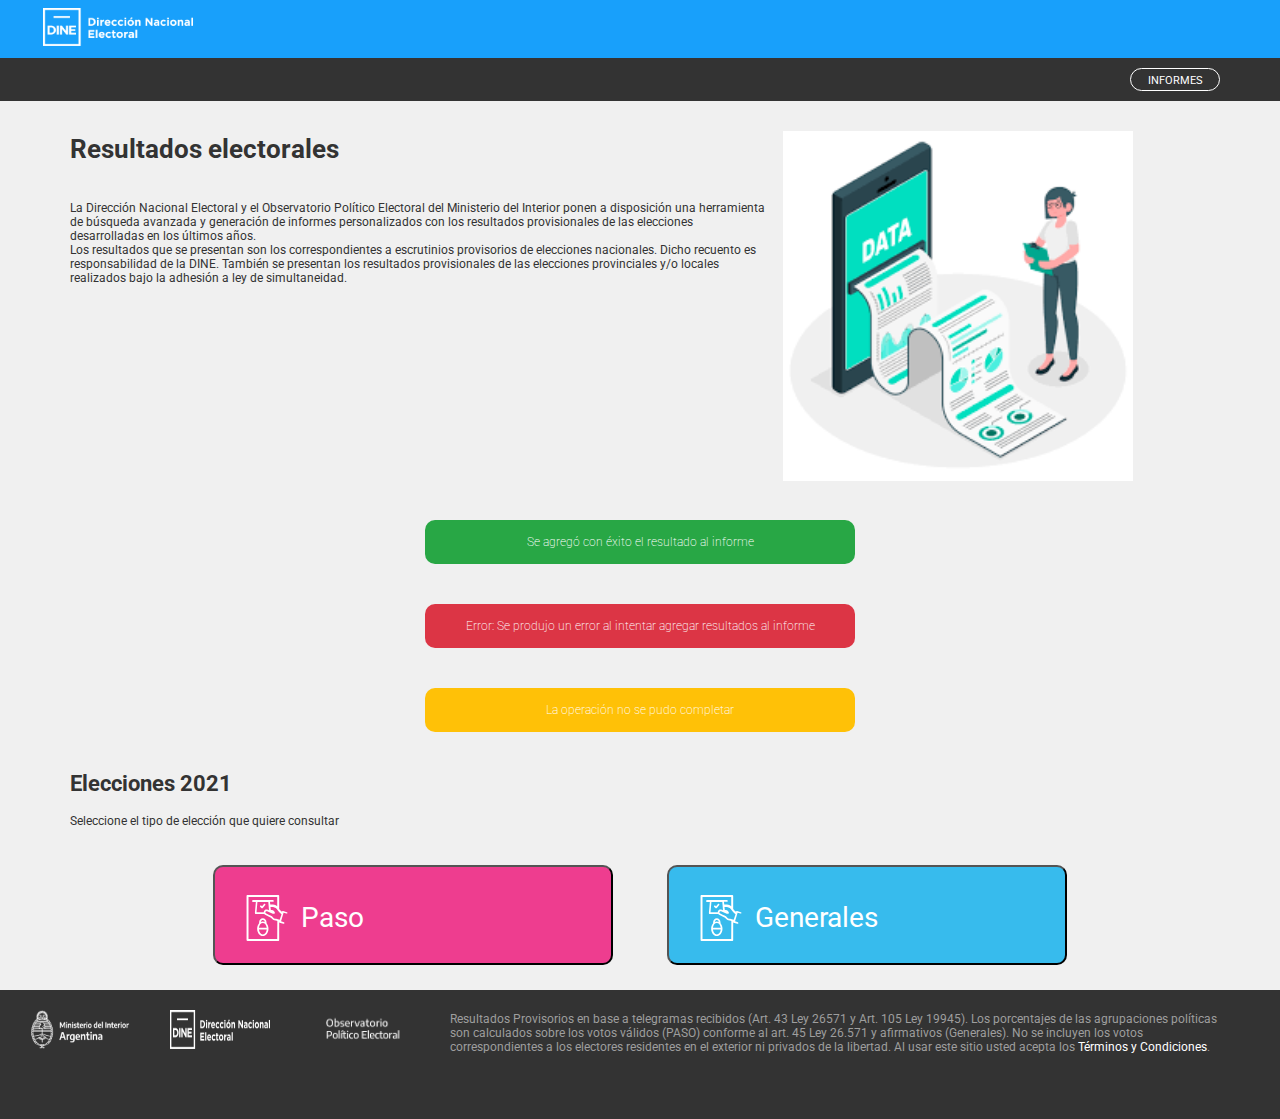
==== TUP-LC2-VOTACION-APP - Template/index.html @ 574b8814 "seccion de mensajes e index css" ====
<!DOCTYPE html>
<html lang="es">

<head>
    <meta charset="UTF-8" />
    <meta name="viewport" content="width=device-width, initial-scale=1.0" />
    <title>Sistema de Publicación de Resultados Electorales</title>
    <link rel="shortcut icon" type="image/png" href="img/icons/favicon-16x16.png">
    <!-- Estilos CSS -->
    <link rel="stylesheet" href="css/common.css" />
    <link rel="stylesheet" href="css/pages/index.css" />
    <link rel="stylesheet" href="https://cdnjs.cloudflare.com/ajax/libs/font-awesome/5.15.4/css/all.min.css"
        crossorigin="anonymous" referrerpolicy="no-referrer" />
</head>

<body>
    <header>
        <!--Barra de logo portal-->
        <div class="header-page">
            <img src="img/Logo_DINE_negativo.png" alt="logo" class="logo">
        </div>
        <!--Barra de menú principal-->
        <nav>
            <button>
                <a class="active" href="informes.html">INFORMES</a>
            </button>
        </nav>
    </header>
    <!-- Contenido principal de la página -->
    <main>
        <section id="sec-titulo">
            <!--Seccion para agregar una palicula favorita por codigo-->
            <div class="texto">
                <h1>Resultados electorales</h1>
                <p>La Dirección Nacional Electoral y el Observatorio Político Electoral del Ministerio del Interior ponen a
                    disposición una herramienta de búsqueda avanzada y generación de informes personalizados con los
                    resultados provisionales de las elecciones desarrolladas en los últimos años. <br> Los resultados que se
                    presentan son los correspondientes a escrutinios provisorios de elecciones nacionales. Dicho recuento es
                    responsabilidad de la DINE. También se presentan los resultados provisionales de las elecciones
                    provinciales y/o locales realizados bajo la adhesión a ley de simultaneidad.</p>
            </div>

            <div>
                <img src="img/images.png" alt="img-data" class="img-data">
            </div>
        </section>
        <section id="sec-messages">
            <p id="texto-verde">Se agregó con éxito el resultado al informe</p>
            <p id="texto-rojo">Error: Se produjo un error al intentar agregar resultados al informe</p>
            <p id="texto-amarillo">La operación no se pudo completar</p>
        </section>
        <section id="sec-contenido">
            <h2>Elecciones 2021</h2>
            <p>Seleccione el tipo de elección que quiere consultar</p>
            <div class="buttons">
                <button class="paso-button">
                    <a href="paso.html">
                        <svg version="1.1" id="Capa_1" xmlns="http://www.w3.org/2000/svg"
                            xmlns:xlink="http://www.w3.org/1999/xlink" x="0px" y="0px" width="841.889px"
                            height="595.281px" viewBox="0 0 841.889 595.281" enable-background="new 0 0 841.889 595.281"
                            xml:space="preserve" class="v-icon__component theme--light"
                            style="font-size: 70px; height: 70px; width: 70px;">
                            <g>
                                <path fill="#FFFFFF"
                                    d="M671.434,227.503l-43.614-14.145c-2.358-1.179-4.716-1.179-8.252,1.179 c-2.357,1.179-4.715,3.536-4.715,5.894l-1.179,3.536c-9.431-8.251-22.396-20.039-34.185-35.363V31.827 c0-7.072-5.894-11.788-11.788-11.788H198.746c-7.073,0-11.788,5.895-11.788,11.788v530.448c0,7.072,4.715,11.787,11.788,11.787 h368.955c7.073,0,11.788-4.715,11.788-11.787V348.917c1.179,2.357,3.536,3.536,4.715,4.716l44.794,14.145c1.179,0,2.357,0,3.536,0 c4.715,0,8.251-2.357,9.43-7.072s-1.179-10.609-5.894-12.967l0,0l-34.185-11.787l30.648-102.554l34.185,10.608l0,0 c4.715,1.179,10.608-1.179,12.966-7.072C679.685,234.576,676.149,228.682,671.434,227.503z M555.914,550.487H210.533V43.615 h345.381v113.162c-29.47-25.934-77.799-21.218-83.693-20.039l-3.536-34.185h35.363c5.894,0,10.609-4.715,10.609-10.609 c0-5.894-4.716-10.608-10.609-10.608H262.4c-4.715,2.357-9.43,7.072-9.43,12.966c0,5.895,4.715,10.609,10.608,10.609h35.363 l-11.787,132.022c0,2.357,1.179,5.894,2.357,8.251c2.357,2.358,4.715,3.537,7.072,3.537h103.731 c5.895,9.43,15.324,12.966,16.503,14.145c0,0,29.47,15.324,51.866,24.755c12.967,5.894,15.324,9.43,20.039,14.145 c2.357,3.537,5.894,7.073,10.609,10.609c14.146,12.967,34.185,14.146,40.078,15.324l17.682,4.715L555.914,550.487z M456.897,203.927l-8.251-3.536c-1.179-1.179-17.682-8.251-31.827-3.536c-8.251,2.357-14.145,8.251-18.86,17.682 c-2.357,4.715-3.536,8.251-3.536,12.967h-87.229l10.608-122.593h130.844L456.897,203.927z M585.383,319.448l-42.436-11.788 c-1.179,0-2.357,0-3.536,0c0,0-17.682,0-28.291-9.431c-3.536-3.536-5.894-7.072-8.251-9.43 c-5.894-7.073-11.788-12.967-27.112-20.039c-22.396-9.431-50.687-24.755-51.865-24.755c0,0-7.073-3.536-9.431-9.43 c-1.179-3.536-1.179-7.072,1.179-10.609c2.357-4.715,4.716-5.894,7.073-7.072c5.894-2.357,14.145,1.179,17.682,2.357l62.475,25.933 c4.715,1.18,15.324,4.716,22.396-2.357c4.715-4.715,3.536-11.787-2.357-21.218c-10.609-16.503-29.469-20.039-37.721-20.039 c-1.179,0-2.357,0-2.357,0c-1.179,0-2.357,0-3.536,0l0,0l-4.716-36.542l-1.179-8.251c0,0,0,0,1.179,09c0,0,56.581-8.252,76.621,24.754c15.323,25.933,38.899,50.688,56.58,62.475L585.383,319.448z">
                                </path>
                                <path fill="#FFFFFF"
                                    d="M368.49,179.174c2.357,1.179,3.536,2.357,5.894,2.357l0,0l0,0c3.536,0,5.895-1.179,8.252-3.536 l29.469-35.363c3.536-4.715,2.357-10.609-1.179-14.146c-2.357-1.179-4.715-2.357-7.072-2.357c-2.358,0-4.716,1.179-7.073,3.536 l-12.966,15.324l-9.431,11.788l-5.894-4.716l-4.715-3.536c-4.716-3.536-10.609-2.357-14.146,2.357 c-3.536,4.716-2.357,10.609,2.357,14.146L368.49,179.174z">
                                </path>
                                <path fill="#FFFFFF"
                                    d="M427.428,359.526c0-2.357,0-3.536,0-5.894c0,0,0,0,0-1.18l0,0l0,0c0-28.29-20.039-50.688-44.793-50.688 c-24.755,0-44.794,22.397-44.794,50.688l0,0l0,0c0,2.358,0,4.716,0,7.073c-14.145,16.503-23.575,40.078-23.575,67.189l0,0l0,0 c0,48.33,30.648,88.408,68.369,88.408c37.72,0,68.368-40.078,68.368-88.408l0,0l0,0 C451.003,399.604,441.573,376.029,427.428,359.526z M382.635,495.085c-23.576,0-43.615-25.933-47.151-57.76h94.302 C427.428,469.152,407.389,495.085,382.635,495.085z M406.21,344.202c-7.073-3.536-15.324-5.894-23.575-5.894 c-8.252,0-16.503,2.357-23.576,5.894c3.537-12.967,12.967-21.218,23.576-21.218C394.422,321.805,403.853,331.235,406.21,344.202z M382.635,358.347c23.575,0,43.614,24.754,47.15,57.76h-94.302C339.02,383.101,359.059,358.347,382.635,358.347z">
                                </path>
                            </g>
                        </svg>
                        Paso
                    </a>
                </button>
                <button class="generales-button">
                    <a href="generales.html">
                        <svg version="1.1" id="Capa_1" xmlns="http://www.w3.org/2000/svg"
                            xmlns:xlink="http://www.w3.org/1999/xlink" x="0px" y="0px" width="841.889px"
                            height="595.281px" viewBox="0 0 841.889 595.281" enable-background="new 0 0 841.889 595.281"
                            xml:space="preserve" class="v-icon__component theme--light"
                            style="font-size: 70px; height: 70px; width: 70px;">
                            <g>
                                <path fill="#FFFFFF"
                                    d="M671.434,227.503l-43.614-14.145c-2.358-1.179-4.716-1.179-8.252,1.179 c-2.357,1.179-4.715,3.536-4.715,5.894l-1.179,3.536c-9.431-8.251-22.396-20.039-34.185-35.363V31.827 c0-7.072-5.894-11.788-11.788-11.788H198.746c-7.073,0-11.788,5.895-11.788,11.788v530.448c0,7.072,4.715,11.787,11.788,11.787 h368.955c7.073,0,11.788-4.715,11.788-11.787V348.917c1.179,2.357,3.536,3.536,4.715,4.716l44.794,14.145c1.179,0,2.357,0,3.536,0 c4.715,0,8.251-2.357,9.43-7.072s-1.179-10.609-5.894-12.967l0,0l-34.185-11.787l30.648-102.554l34.185,10.608l0,0 c4.715,1.179,10.608-1.179,12.966-7.072C679.685,234.576,676.149,228.682,671.434,227.503z M555.914,550.487H210.533V43.615 h345.381v113.162c-29.47-25.934-77.799-21.218-83.693-20.039l-3.536-34.185h35.363c5.894,0,10.609-4.715,10.609-10.609 c0-5.894-4.716-10.608-10.609-10.608H262.4c-4.715,2.357-9.43,7.072-9.43,12.966c0,5.895,4.715,10.609,10.608,10.609h35.363 l-11.787,132.022c0,2.357,1.179,5.894,2.357,8.251c2.357,2.358,4.715,3.537,7.072,3.537h103.731 c5.895,9.43,15.324,12.966,16.503,14.145c0,0,29.47,15.324,51.866,24.755c12.967,5.894,15.324,9.43,20.039,14.145 c2.357,3.537,5.894,7.073,10.609,10.609c14.146,12.967,34.185,14.146,40.078,15.324l17.682,4.715L555.914,550.487z M456.897,203.927l-8.251-3.536c-1.179-1.179-17.682-8.251-31.827-3.536c-8.251,2.357-14.145,8.251-18.86,17.682 c-2.357,4.715-3.536,8.251-3.536,12.967h-87.229l10.608-122.593h130.844L456.897,203.927z M585.383,319.448l-42.436-11.788 c-1.179,0-2.357,0-3.536,0c0,0-17.682,0-28.291-9.431c-3.536-3.536-5.894-7.072-8.251-9.43 c-5.894-7.073-11.788-12.967-27.112-20.039c-22.396-9.431-50.687-24.755-51.865-24.755c0,0-7.073-3.536-9.431-9.43 c-1.179-3.536-1.179-7.072,1.179-10.609c2.357-4.715,4.716-5.894,7.073-7.072c5.894-2.357,14.145,1.179,17.682,2.357l62.475,25.933 c4.715,1.18,15.324,4.716,22.396-2.357c4.715-4.715,3.536-11.787-2.357-21.218c-10.609-16.503-29.469-20.039-37.721-20.039 c-1.179,0-2.357,0-2.357,0c-1.179,0-2.357,0-3.536,0l0,0l-4.716-36.542l-1.179-8.251c0,0,0,0,1.179,09c0,0,56.581-8.252,76.621,24.754c15.323,25.933,38.899,50.688,56.58,62.475L585.383,319.448z">
                                </path>
                                <path fill="#FFFFFF"
                                    d="M368.49,179.174c2.357,1.179,3.536,2.357,5.894,2.357l0,0l0,0c3.536,0,5.895-1.179,8.252-3.536 l29.469-35.363c3.536-4.715,2.357-10.609-1.179-14.146c-2.357-1.179-4.715-2.357-7.072-2.357c-2.358,0-4.716,1.179-7.073,3.536 l-12.966,15.324l-9.431,11.788l-5.894-4.716l-4.715-3.536c-4.716-3.536-10.609-2.357-14.146,2.357 c-3.536,4.716-2.357,10.609,2.357,14.146L368.49,179.174z">
                                </path>
                                <path fill="#FFFFFF"
                                    d="M427.428,359.526c0-2.357,0-3.536,0-5.894c0,0,0,0,0-1.18l0,0l0,0c0-28.29-20.039-50.688-44.793-50.688 c-24.755,0-44.794,22.397-44.794,50.688l0,0l0,0c0,2.358,0,4.716,0,7.073c-14.145,16.503-23.575,40.078-23.575,67.189l0,0l0,0 c0,48.33,30.648,88.408,68.369,88.408c37.72,0,68.368-40.078,68.368-88.408l0,0l0,0 C451.003,399.604,441.573,376.029,427.428,359.526z M382.635,495.085c-23.576,0-43.615-25.933-47.151-57.76h94.302 C427.428,469.152,407.389,495.085,382.635,495.085z M406.21,344.202c-7.073-3.536-15.324-5.894-23.575-5.894 c-8.252,0-16.503,2.357-23.576,5.894c3.537-12.967,12.967-21.218,23.576-21.218C394.422,321.805,403.853,331.235,406.21,344.202z M382.635,358.347c23.575,0,43.614,24.754,47.15,57.76h-94.302C339.02,383.101,359.059,358.347,382.635,358.347z">
                                </path>
                            </g>
                        </svg>
                        Generales
                    </a>
                </button>
            </div>
        </section>
    </main>
    <!--Pie de página-->
    <footer>
        <div class="img-footer">
            <img src="img/icons/Ministerio-del-Interior_pluma.1ab9a7a7.png" alt="icono-ministerio"
                class="iconos-img-footer">
            <img src="img/Logo_DINE_negativo.png" alt="logo-footer" class="iconos-img-footer">
            <img src="img/icons/logos_001-10.4430c8d5.png" alt="iconos-logos" class="iconos-img-footer">
        </div>

        <div class="texto-footer">
            <p>
                Resultados Provisorios en base a telegramas recibidos (Art. 43 Ley 26571 y Art. 105 Ley 19945). Los
                porcentajes de las agrupaciones políticas son calculados sobre los votos válidos (PASO) conforme al art.
                45 Ley 26.571 y afirmativos (Generales). No se incluyen los votos correspondientes a los electores
                residentes en el exterior ni privados de la libertad. Al usar este sitio usted acepta los <a
                    href="terminos-y-cond.html">Términos y
                    Condiciones</a>.
            </p>
        </div>

    </footer>

</html>
---- TUP-LC2-VOTACION-APP - Template/css/common.css ----
@import url('https://fonts.googleapis.com/css?family=Roboto:100,300,400,500,700,900');

:root {
  --magenta: #ee3d8f;
  --celeste: #37bbed;
  --morado: #9283be;
  --gris-claro: #9e9e9e;
  --titulos: #333;
  --textos: #333;
  --fondo-pantalla: rgb(235, 245, 251);
  --fondo-Cabecera: #18a0fb;
  --fondo-Footer: #333;
  --fondo-Menu: #333;
  --texto-footer: #9e9e9e;
  --titulo-Grilla: #727272;
  --borde-inferior-Grilla: #727272;
  --borde-Grilla: #c5c5c5;
  --grafica-amarillo: rgb(252, 210, 0);
  --grafica-amarillo-claro: rgba(252, 210, 0, 0.3);
  --grafica-celeste: rgb(0, 169, 232);
  --grafica-celeste-claro: rgba(0, 169, 232, 0.3);
  --grafica-bordo: rgb(171, 40, 40);
  --grafica-bordo-claro: rgba(171, 40, 40, 0.3);
  --grafica-lila: rgb(112, 76, 159);
  --grafica-lila-claro: rgba(112, 76, 159, 0.5);
  --grafica-lila2: rgb(77, 46, 110);
  --grafica-lila2-claro: rgba(77, 46, 110, 0.5);
  --grafica-gris: rgb(128, 128, 128);
  --grafica-gris-claro: rgb(128, 128, 128, 0.5);
  --grafica-verde: rgb(102, 171, 60);
  --grafica-verde-claro: rgba(102, 171, 60, 0.5);
  --mensaje-usuario-amarillo: #ffc107;
  --mensaje-usuario-verde: #28a745;
  --mensaje-usuario-rojo: #dc3545;
}

* {
  font-family: 'Roboto', sans-serif;
}

html,
body {
  margin: 0;
  padding: 0;
  background-color: rgb(240, 240, 240);
}

p {
  font-size: 12px;
  color: var(--textos);
}

h1 {
  font-size: 26px;
  color: var(--titulos);
  padding-bottom: 20px;
}

h2 {
  font-size: 22px;
  color: var(--titulos);
}

h3 {
  font-size: 18px;
  color: var(--titulos);
}

.header-page {
  padding: 0.5em;
  background-color: var(--fondo-Cabecera);
  color: white;
  margin-top: 0;
  /*width: 90%; si se agrega como dice en el pdf no ocupa el ancho completo de la pantalla*/ 
  margin-bottom: auto;
  margin-left: auto;
  margin-right: auto;
}

header nav {
  /*margin-left: 13px;
  margin-right: 13px;*/
  display: flex;
  flex-direction: row-reverse;
  padding: 10px;
  background-color: var(--fondo-Menu);
  
}

header nav button{
  
  border-radius: 12px;
  padding: 3px;
  background-color: var(--fondo-Menu);
  border: solid;
  border-color: white;
  border-width: 0.1px;
  width: 90px;
  margin-right: 50px;
  
  
}

header nav button a{
  text-decoration: none;
  background-color: var(--fondo-Menu);
  color: white;
  font-size: 11px;
}
.logo {
  width: 150px;
  margin-left: 35px;
}

footer {
  display: flex;
  background-color: var(--fondo-Footer);
  padding-top: 10px;
  padding-bottom: 20px;
}

.img-footer {
  display: flex;
  margin-left: 10px;
  margin-bottom: 30px;
}

.iconos-img-footer {
  width: 100px;
  padding: 20px;
  padding-top: 10px;
}

footer .texto-footer p {
  color: var(--texto-footer);
  margin-left: 20px;
  margin-right: 60px;
}

a{
  text-decoration: none;
  color: #FFF;
}

.buttons{
  text-align: center;
}

#sec-messages {
  /*display: none;*/
  display: flex;
  flex-direction: column;
  justify-content: center;
  align-items: center;
}
#sec-messages p {
  width: 400px;
  margin: 20px auto;
  padding: 15px;
  border-radius: 10px;
  color: #FFffFF;
  font-size: 12px;
  text-align: center;
  font-weight: 200;
}

#texto-verde {
  background-color: var(--mensaje-usuario-verde);
}
#texto-rojo {
  background-color: var(--mensaje-usuario-rojo);
}
#texto-amarillo {
  background-color: var(--mensaje-usuario-amarillo);
}
---- TUP-LC2-VOTACION-APP - Template/css/pages/index.css ----
#sec-titulo{
    display: flex;
    margin-top: 15px;
    
}

#sec-titulo .texto{
    width: 60%;
    margin-right: 0px;
    display: inline-block;
}
#sec-titulo h1, p {
    margin-left: 70px;
}

#sec-contenido h2, p {
    margin-left: 70px;
}

.img-data{
    margin: 15px;
    width: 350px;
}

.generales-button{
    background-color: var(--celeste);
    border-radius: 10px;
    margin: 25px;
    height: 100px;
    width: 400px;
    padding: 1rem;
    color: #FFF;
    font-size: 28px;
}
.generales-button a {
    display: flex;
    align-items: center;
}

.generales-button:hover{
    background-color: var(--gris-claro);
}
  
.paso-button{
    background-color: var(--magenta);
    border-radius: 10px;
    margin: 25px;
    height: 100px;
    width: 400px;
    padding: 1rem;
    color: #FFF;
    font-size: 28px;
}
.paso-button a {
    display: flex;
    align-items: center;
}

.paso-button:hover{
    background-color: var(--gris-claro);
}
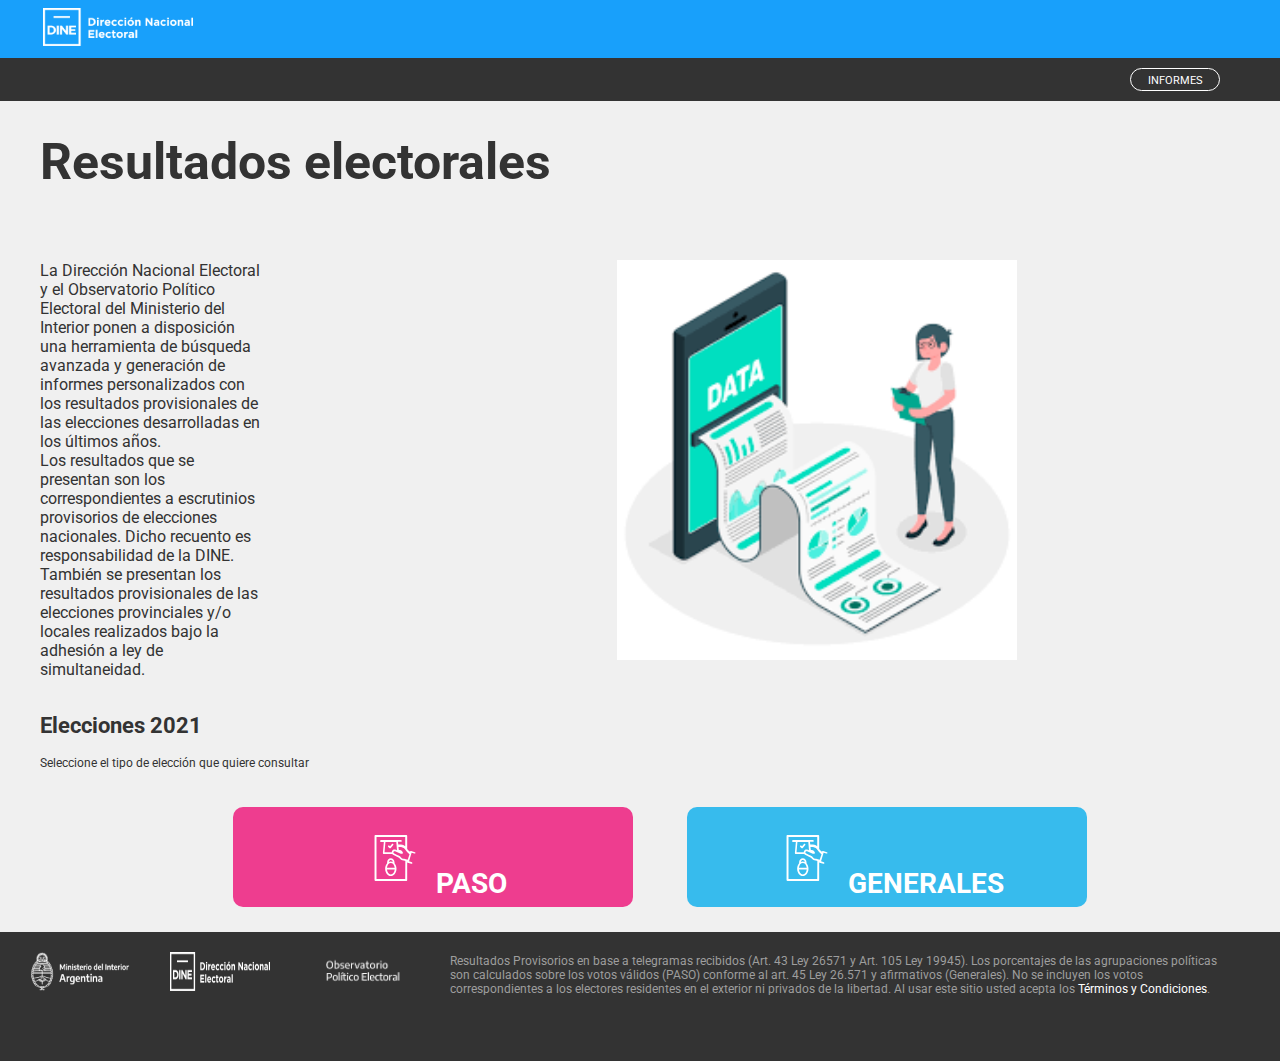
==== commit 85dc2936: "index casi finalizado" ====
--- a/TUP-LC2-VOTACION-APP - Template/index.html
+++ b/TUP-LC2-VOTACION-APP - Template/index.html
@@ -39,7 +39,6 @@
                     responsabilidad de la DINE. También se presentan los resultados provisionales de las elecciones
                     provinciales y/o locales realizados bajo la adhesión a ley de simultaneidad.</p>
             </div>
-
             <div>
                 <img src="img/images.png" alt="img-data" class="img-data">
             </div>
@@ -72,8 +71,7 @@
                                 </path>
                             </g>
                         </svg>
-                        Paso
-                    </a>
+                    </a>PASO
                 </button>
                 <button class="generales-button">
                     <a href="generales.html">
@@ -94,8 +92,9 @@
                                 </path>
                             </g>
                         </svg>
-                        Generales
+                        
                     </a>
+                    GENERALES
                 </button>
             </div>
         </section>
@@ -103,8 +102,7 @@
     <!--Pie de página-->
     <footer>
         <div class="img-footer">
-            <img src="img/icons/Ministerio-del-Interior_pluma.1ab9a7a7.png" alt="icono-ministerio"
-                class="iconos-img-footer">
+            <img src="img/icons/Ministerio-del-Interior_pluma.1ab9a7a7.png" alt="icono-ministerio" class="iconos-img-footer">
             <img src="img/Logo_DINE_negativo.png" alt="logo-footer" class="iconos-img-footer">
             <img src="img/icons/logos_001-10.4430c8d5.png" alt="iconos-logos" class="iconos-img-footer">
         </div>
@@ -114,9 +112,8 @@
                 Resultados Provisorios en base a telegramas recibidos (Art. 43 Ley 26571 y Art. 105 Ley 19945). Los
                 porcentajes de las agrupaciones políticas son calculados sobre los votos válidos (PASO) conforme al art.
                 45 Ley 26.571 y afirmativos (Generales). No se incluyen los votos correspondientes a los electores
-                residentes en el exterior ni privados de la libertad. Al usar este sitio usted acepta los <a
-                    href="terminos-y-cond.html">Términos y
-                    Condiciones</a>.
+                residentes en el exterior ni privados de la libertad. Al usar este sitio usted acepta los <a href="terminos-y-cond.html">Términos y
+                Condiciones</a>.
             </p>
         </div>
 
--- a/TUP-LC2-VOTACION-APP - Template/css/common.css
+++ b/TUP-LC2-VOTACION-APP - Template/css/common.css
@@ -142,34 +142,4 @@
   color: #FFF;
 }
 
-.buttons{
-  text-align: center;
-}
 
-#sec-messages {
-  /*display: none;*/
-  display: flex;
-  flex-direction: column;
-  justify-content: center;
-  align-items: center;
-}
-#sec-messages p {
-  width: 400px;
-  margin: 20px auto;
-  padding: 15px;
-  border-radius: 10px;
-  color: #FFffFF;
-  font-size: 12px;
-  text-align: center;
-  font-weight: 200;
-}
-
-#texto-verde {
-  background-color: var(--mensaje-usuario-verde);
-}
-#texto-rojo {
-  background-color: var(--mensaje-usuario-rojo);
-}
-#texto-amarillo {
-  background-color: var(--mensaje-usuario-amarillo);
-}--- a/TUP-LC2-VOTACION-APP - Template/css/pages/index.css
+++ b/TUP-LC2-VOTACION-APP - Template/css/pages/index.css
@@ -1,28 +1,60 @@
-#sec-titulo{
-    display: flex;
+#sec-titulo {
+    margin-left: 40px;
     margin-top: 15px;
-    
+
 }
 
-#sec-titulo .texto{
-    width: 60%;
+#sec-titulo h1 {
+    font-size: 50px;
+    margin-top: 17px;
+
+
+}
+
+#sec-titulo p {
+    width: 40%;
     margin-right: 0px;
     display: inline-block;
-}
-#sec-titulo h1, p {
-    margin-left: 70px;
+    font-size: 16px;
 }
 
-#sec-contenido h2, p {
-    margin-left: 70px;
+#sec-titulo div {
+    display: inline-block;
+    width: 45%;
 }
 
-.img-data{
-    margin: 15px;
-    width: 350px;
+#sec-titulo div img {
+    width: 400px;
+    height: 400px;
 }
 
-.generales-button{
+#sec-messages{
+    display: none;
+    /*display: flex;
+    flex-direction: column;
+    justify-content: center;
+    align-items: center;
+    margin-left: 40px;*/
+
+}
+
+#sec-messages p {
+    width: 400px;
+    margin: 20px auto;
+    padding: 15px;
+    border-radius: 10px;
+    color: #FFffFF;
+    font-size: 12px;
+    text-align: center;
+    font-weight: 200;
+}
+
+/*seccion de botones paso y generales*/
+#sec-contenido{
+    margin-left: 40px;
+}
+
+.generales-button {
     background-color: var(--celeste);
     border-radius: 10px;
     margin: 25px;
@@ -31,17 +63,21 @@
     padding: 1rem;
     color: #FFF;
     font-size: 28px;
-}
-.generales-button a {
-    display: flex;
-    align-items: center;
+    font-weight: bold;
+    border: none;
+    
 }
 
-.generales-button:hover{
+a {
+    text-decoration: none;
+    color: #FFF;
+}
+
+.generales-button:hover {
     background-color: var(--gris-claro);
 }
-  
-.paso-button{
+
+.paso-button {
     background-color: var(--magenta);
     border-radius: 10px;
     margin: 25px;
@@ -50,12 +86,21 @@
     padding: 1rem;
     color: #FFF;
     font-size: 28px;
-}
-.paso-button a {
-    display: flex;
-    align-items: center;
+    font-weight: bold;
+    border: none;
 }
 
-.paso-button:hover{
+.buttons{
+    text-align: center;
+}
+
+
+.paso-button:hover {
     background-color: var(--gris-claro);
-}+}
+
+
+.img-data {
+    margin: 15px;
+    width: 350px;
+}
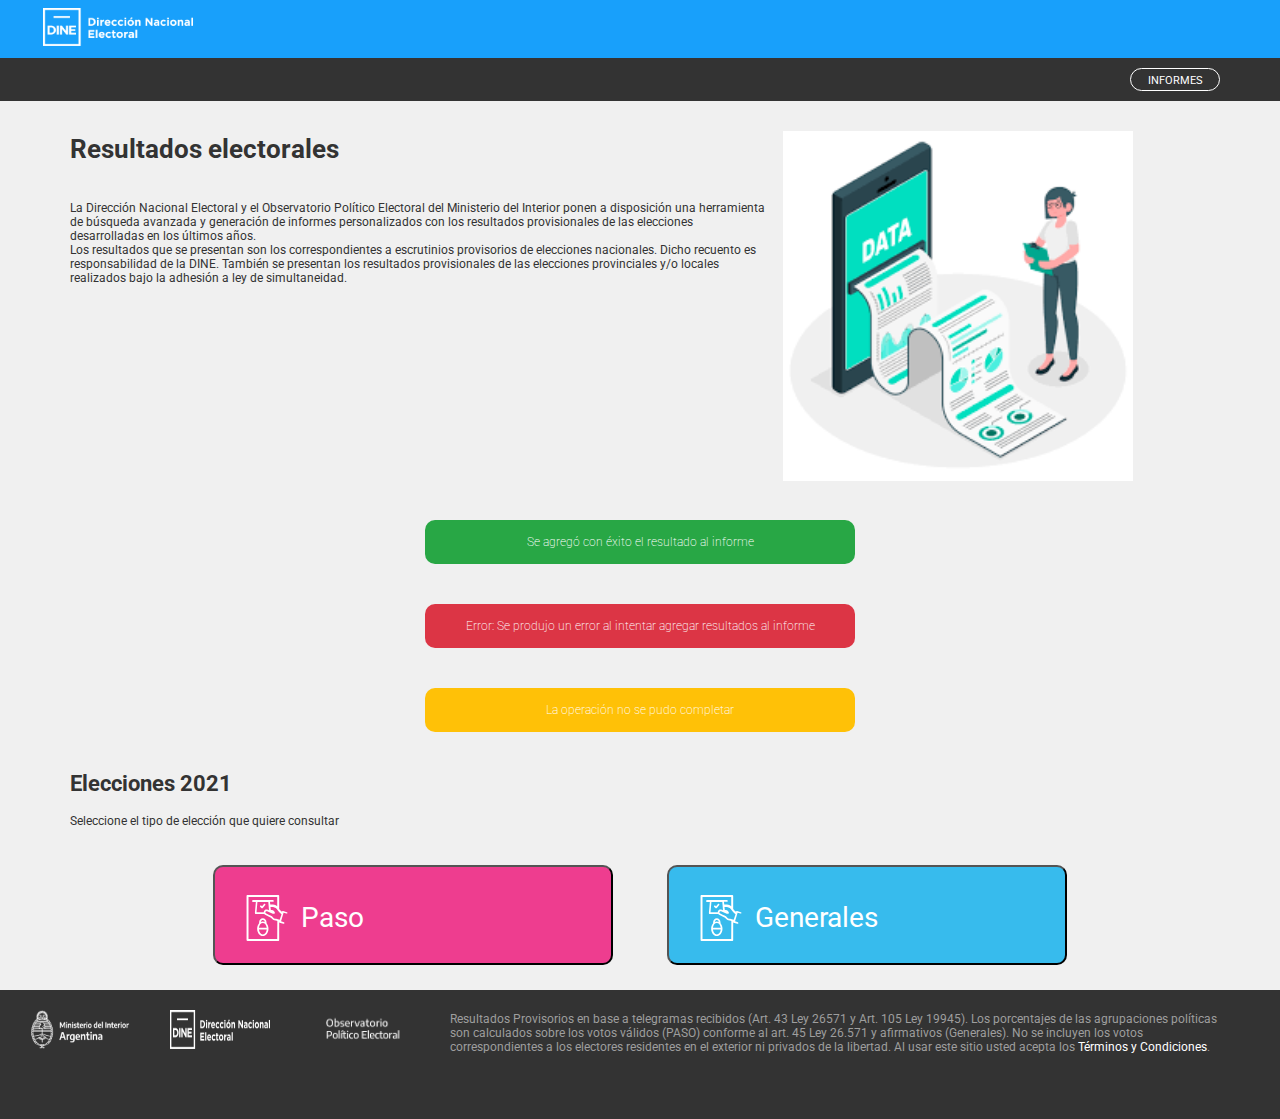
==== commit 52de6d82: "arreglo botones index" ====
--- a/TUP-LC2-VOTACION-APP - Template/index.html
+++ b/TUP-LC2-VOTACION-APP - Template/index.html
@@ -39,6 +39,7 @@
                     responsabilidad de la DINE. También se presentan los resultados provisionales de las elecciones
                     provinciales y/o locales realizados bajo la adhesión a ley de simultaneidad.</p>
             </div>
+
             <div>
                 <img src="img/images.png" alt="img-data" class="img-data">
             </div>
@@ -71,7 +72,8 @@
                                 </path>
                             </g>
                         </svg>
-                    </a>PASO
+                        Paso
+                    </a>
                 </button>
                 <button class="generales-button">
                     <a href="generales.html">
@@ -92,9 +94,8 @@
                                 </path>
                             </g>
                         </svg>
-                        
+                        Generales
                     </a>
-                    GENERALES
                 </button>
             </div>
         </section>
@@ -102,7 +103,8 @@
     <!--Pie de página-->
     <footer>
         <div class="img-footer">
-            <img src="img/icons/Ministerio-del-Interior_pluma.1ab9a7a7.png" alt="icono-ministerio" class="iconos-img-footer">
+            <img src="img/icons/Ministerio-del-Interior_pluma.1ab9a7a7.png" alt="icono-ministerio"
+                class="iconos-img-footer">
             <img src="img/Logo_DINE_negativo.png" alt="logo-footer" class="iconos-img-footer">
             <img src="img/icons/logos_001-10.4430c8d5.png" alt="iconos-logos" class="iconos-img-footer">
         </div>
@@ -112,8 +114,7 @@
                 Resultados Provisorios en base a telegramas recibidos (Art. 43 Ley 26571 y Art. 105 Ley 19945). Los
                 porcentajes de las agrupaciones políticas son calculados sobre los votos válidos (PASO) conforme al art.
                 45 Ley 26.571 y afirmativos (Generales). No se incluyen los votos correspondientes a los electores
-                residentes en el exterior ni privados de la libertad. Al usar este sitio usted acepta los <a href="terminos-y-cond.html">Términos y
-                Condiciones</a>.
+                residentes en el exterior ni privados de la libertad. Al usar este sitio usted acepta los <a href="terminos-y-cond.html">Términos y Condiciones</a>.
             </p>
         </div>
 
--- a/TUP-LC2-VOTACION-APP - Template/css/common.css
+++ b/TUP-LC2-VOTACION-APP - Template/css/common.css
@@ -142,4 +142,34 @@
   color: #FFF;
 }
 
+.buttons{
+  text-align: center;
+}
 
+#sec-messages {
+  /*display: none;*/
+  display: flex;
+  flex-direction: column;
+  justify-content: center;
+  align-items: center;
+}
+#sec-messages p {
+  width: 400px;
+  margin: 20px auto;
+  padding: 15px;
+  border-radius: 10px;
+  color: #FFffFF;
+  font-size: 12px;
+  text-align: center;
+  font-weight: 200;
+}
+
+#texto-verde {
+  background-color: var(--mensaje-usuario-verde);
+}
+#texto-rojo {
+  background-color: var(--mensaje-usuario-rojo);
+}
+#texto-amarillo {
+  background-color: var(--mensaje-usuario-amarillo);
+}--- a/TUP-LC2-VOTACION-APP - Template/css/pages/index.css
+++ b/TUP-LC2-VOTACION-APP - Template/css/pages/index.css
@@ -1,60 +1,28 @@
-#sec-titulo {
-    margin-left: 40px;
+#sec-titulo{
+    display: flex;
     margin-top: 15px;
-
+    
 }
 
-#sec-titulo h1 {
-    font-size: 50px;
-    margin-top: 17px;
-
-
+#sec-titulo .texto{
+    width: 60%;
+    margin-right: 0px;
+    display: inline-block;
+}
+#sec-titulo h1, p {
+    margin-left: 70px;
 }
 
-#sec-titulo p {
-    width: 40%;
-    margin-right: 0px;
-    display: inline-block;
-    font-size: 16px;
+#sec-contenido h2, p {
+    margin-left: 70px;
 }
 
-#sec-titulo div {
-    display: inline-block;
-    width: 45%;
+.img-data{
+    margin: 15px;
+    width: 350px;
 }
 
-#sec-titulo div img {
-    width: 400px;
-    height: 400px;
-}
-
-#sec-messages{
-    display: none;
-    /*display: flex;
-    flex-direction: column;
-    justify-content: center;
-    align-items: center;
-    margin-left: 40px;*/
-
-}
-
-#sec-messages p {
-    width: 400px;
-    margin: 20px auto;
-    padding: 15px;
-    border-radius: 10px;
-    color: #FFffFF;
-    font-size: 12px;
-    text-align: center;
-    font-weight: 200;
-}
-
-/*seccion de botones paso y generales*/
-#sec-contenido{
-    margin-left: 40px;
-}
-
-.generales-button {
+.generales-button{
     background-color: var(--celeste);
     border-radius: 10px;
     margin: 25px;
@@ -63,21 +31,17 @@
     padding: 1rem;
     color: #FFF;
     font-size: 28px;
-    font-weight: bold;
-    border: none;
-    
+}
+.generales-button a {
+    display: flex;
+    align-items: center;
 }
 
-a {
-    text-decoration: none;
-    color: #FFF;
-}
-
-.generales-button:hover {
+.generales-button:hover{
     background-color: var(--gris-claro);
 }
-
-.paso-button {
+  
+.paso-button{
     background-color: var(--magenta);
     border-radius: 10px;
     margin: 25px;
@@ -86,21 +50,12 @@
     padding: 1rem;
     color: #FFF;
     font-size: 28px;
-    font-weight: bold;
-    border: none;
+}
+.paso-button a {
+    display: flex;
+    align-items: center;
 }
 
-.buttons{
-    text-align: center;
-}
-
-
-.paso-button:hover {
+.paso-button:hover{
     background-color: var(--gris-claro);
-}
-
-
-.img-data {
-    margin: 15px;
-    width: 350px;
-}
+}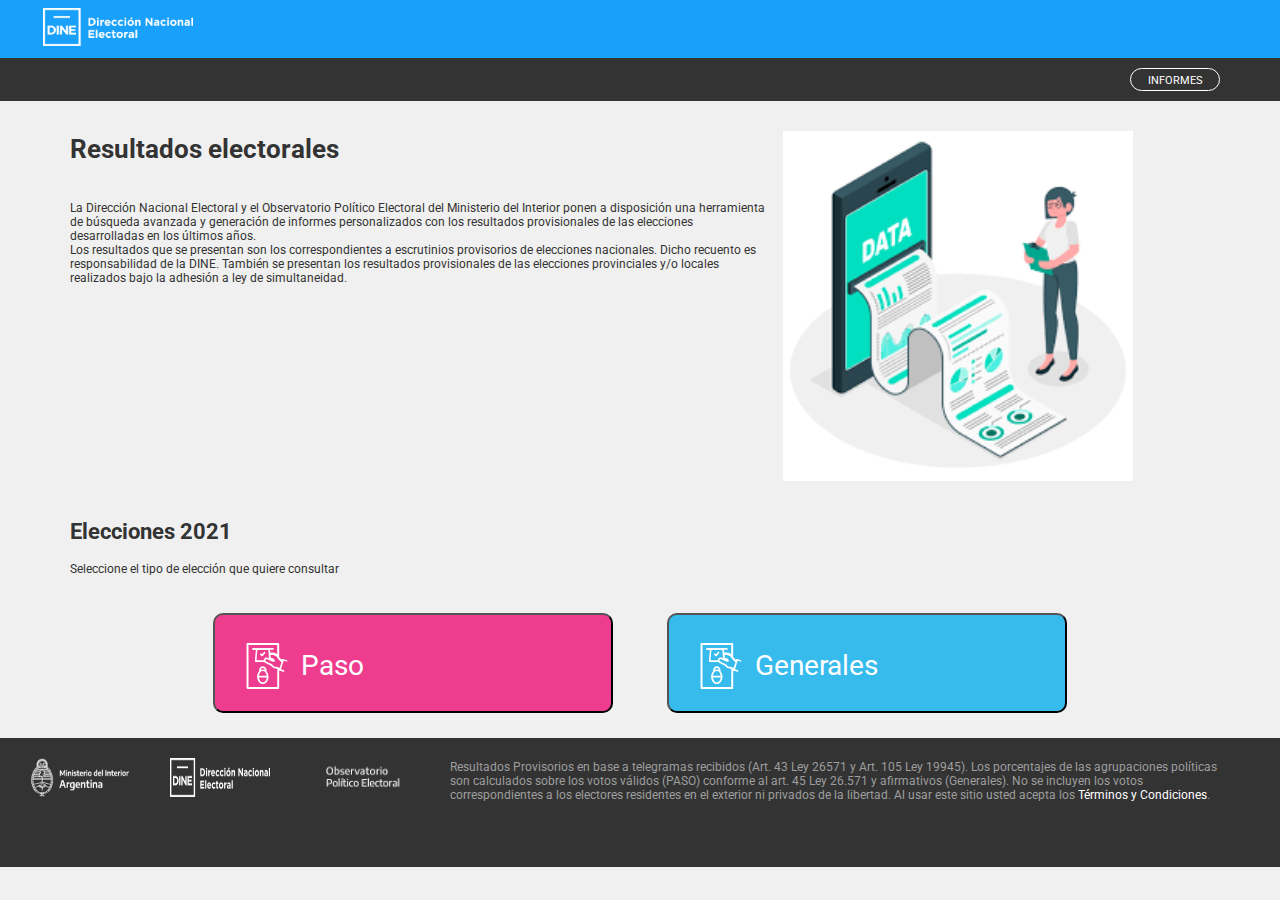
==== commit ab03b450: "css paso" ====
--- a/TUP-LC2-VOTACION-APP - Template/index.html
+++ b/TUP-LC2-VOTACION-APP - Template/index.html
@@ -45,9 +45,9 @@
             </div>
         </section>
         <section id="sec-messages">
-            <p id="texto-verde">Se agregó con éxito el resultado al informe</p>
-            <p id="texto-rojo">Error: Se produjo un error al intentar agregar resultados al informe</p>
-            <p id="texto-amarillo">La operación no se pudo completar</p>
+            <p id="texto-verde"><i class="fa fa-thumbs-up"></i> Se agregó con éxito el resultado al informe</p>
+            <p id="texto-rojo"><i class="fa fa-exclamation-triangle"></i> Error: Se produjo un error al intentar agregar resultados al informe</p>
+            <p id="texto-amarillo"><i class="fa fa-exclamation"></i> La operación no se pudo completar</p>
         </section>
         <section id="sec-contenido">
             <h2>Elecciones 2021</h2>
--- a/TUP-LC2-VOTACION-APP - Template/css/common.css
+++ b/TUP-LC2-VOTACION-APP - Template/css/common.css
@@ -142,13 +142,9 @@
   color: #FFF;
 }
 
-.buttons{
-  text-align: center;
-}
-
 #sec-messages {
-  /*display: none;*/
-  display: flex;
+  display: none;
+  /*display: flex;*/
   flex-direction: column;
   justify-content: center;
   align-items: center;
--- a/TUP-LC2-VOTACION-APP - Template/css/pages/index.css
+++ b/TUP-LC2-VOTACION-APP - Template/css/pages/index.css
@@ -20,6 +20,10 @@
 .img-data{
     margin: 15px;
     width: 350px;
+}
+
+.buttons{
+    text-align: center;
 }
 
 .generales-button{
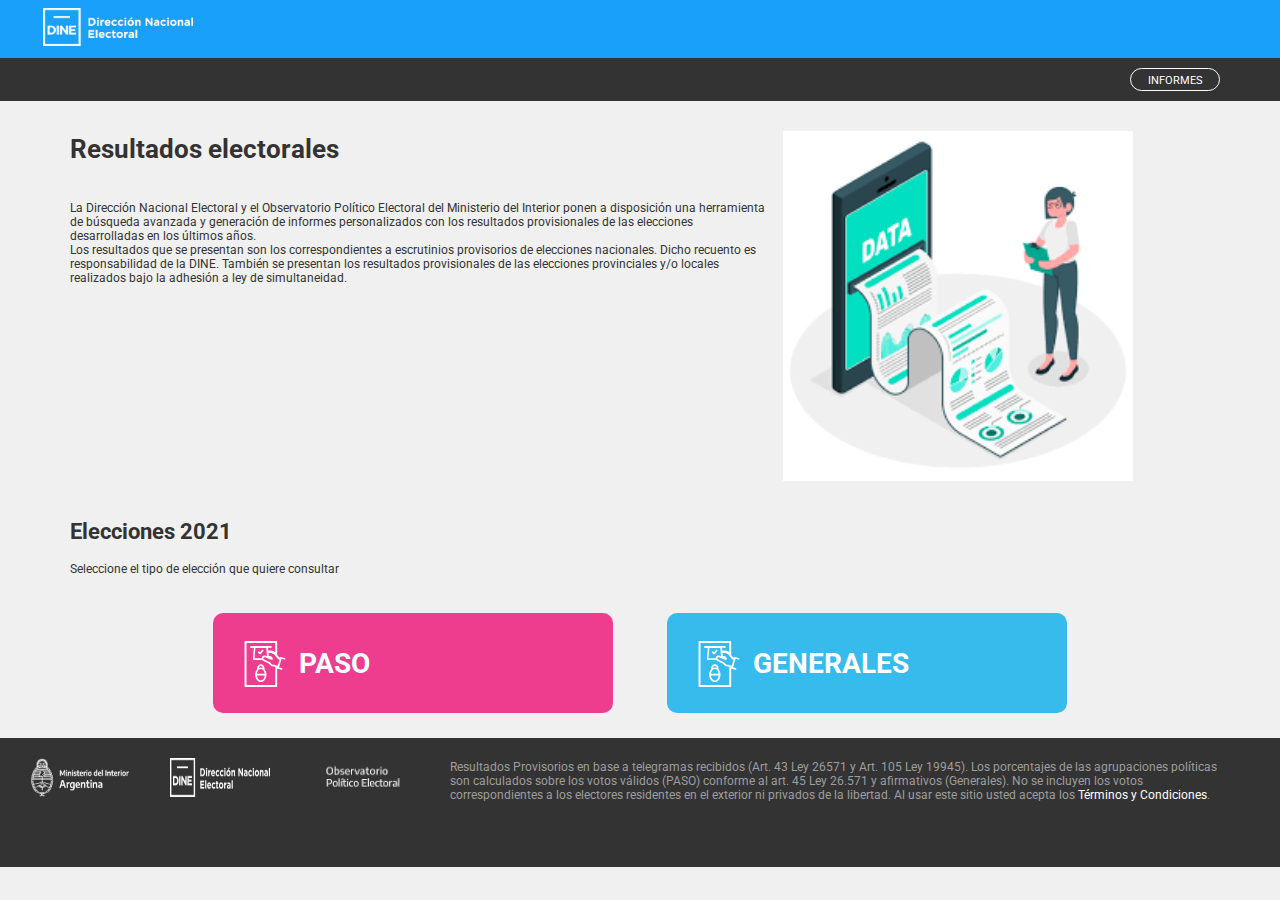
==== commit d4c56348: "section de info de paso.html terminado" ====
--- a/TUP-LC2-VOTACION-APP - Template/index.html
+++ b/TUP-LC2-VOTACION-APP - Template/index.html
@@ -72,7 +72,7 @@
                                 </path>
                             </g>
                         </svg>
-                        Paso
+                        PASO
                     </a>
                 </button>
                 <button class="generales-button">
@@ -94,7 +94,7 @@
                                 </path>
                             </g>
                         </svg>
-                        Generales
+                        GENERALES
                     </a>
                 </button>
             </div>
--- a/TUP-LC2-VOTACION-APP - Template/css/pages/index.css
+++ b/TUP-LC2-VOTACION-APP - Template/css/pages/index.css
@@ -35,6 +35,8 @@
     padding: 1rem;
     color: #FFF;
     font-size: 28px;
+    border: none;
+    font-weight: bold;
 }
 .generales-button a {
     display: flex;
@@ -54,6 +56,8 @@
     padding: 1rem;
     color: #FFF;
     font-size: 28px;
+    border: none;
+    font-weight: bold;
 }
 .paso-button a {
     display: flex;
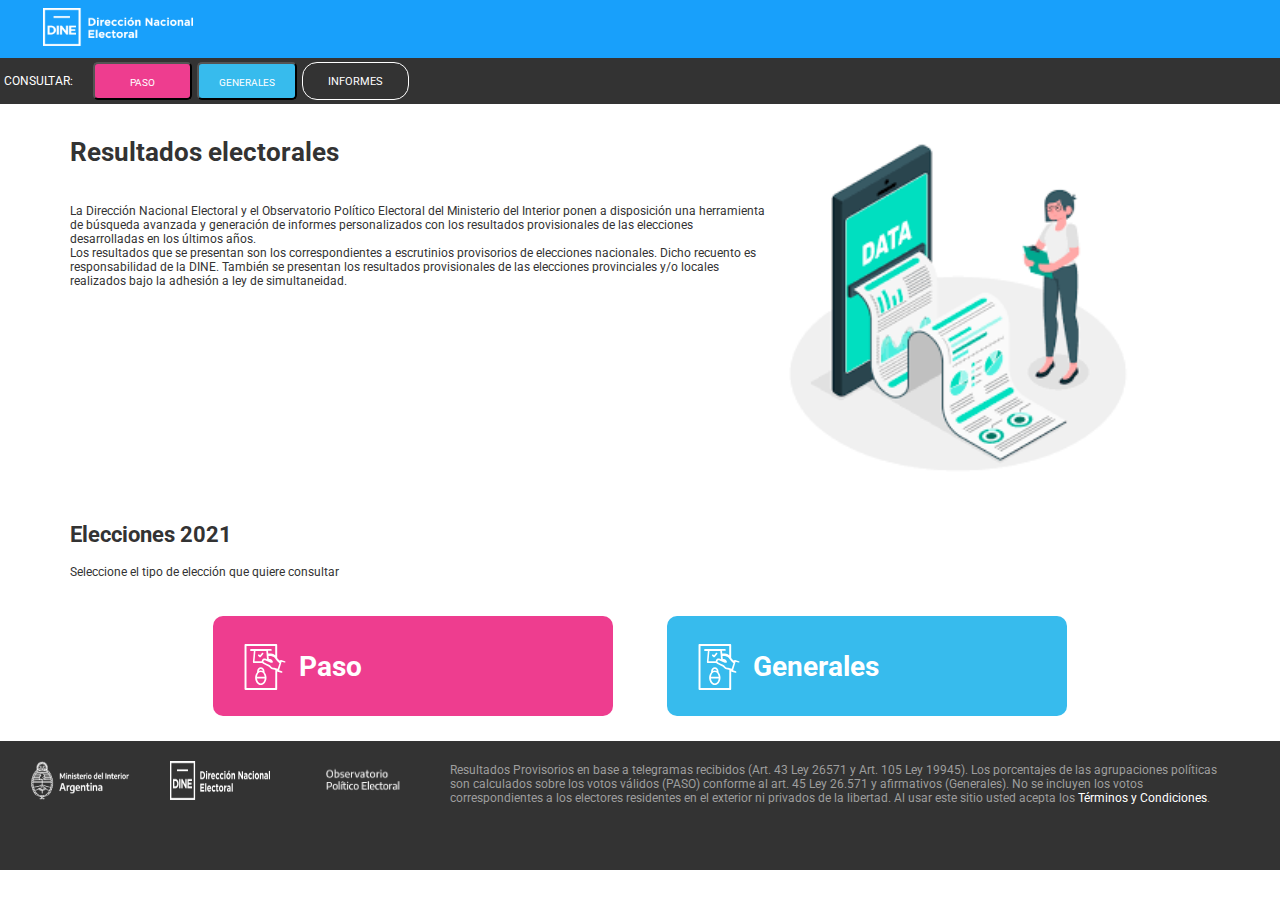
==== commit 237c7527: "css detalles" ====
--- a/TUP-LC2-VOTACION-APP - Template/index.html
+++ b/TUP-LC2-VOTACION-APP - Template/index.html
@@ -21,10 +21,18 @@
         </div>
         <!--Barra de menú principal-->
         <nav>
-            <button>
-                <a class="active" href="informes.html">INFORMES</a>
-            </button>
-        </nav>
+            <div class="div-menu">
+                <p>CONSULTAR:</p>
+                <button id="boton-paso">
+                    <a class="active" href="paso.html">PASO</a>
+                </button>
+                <button id="boton-generales">
+                    <a class="active" href="generales.html">GENERALES</a>
+                </button>
+                <button id="boton-informes">
+                    <a class="active" href="informes.html">INFORMES</a>
+                </button>
+            </div>
     </header>
     <!-- Contenido principal de la página -->
     <main>
@@ -32,10 +40,13 @@
             <!--Seccion para agregar una palicula favorita por codigo-->
             <div class="texto">
                 <h1>Resultados electorales</h1>
-                <p>La Dirección Nacional Electoral y el Observatorio Político Electoral del Ministerio del Interior ponen a
+                <p>La Dirección Nacional Electoral y el Observatorio Político Electoral del Ministerio del Interior
+                    ponen a
                     disposición una herramienta de búsqueda avanzada y generación de informes personalizados con los
-                    resultados provisionales de las elecciones desarrolladas en los últimos años. <br> Los resultados que se
-                    presentan son los correspondientes a escrutinios provisorios de elecciones nacionales. Dicho recuento es
+                    resultados provisionales de las elecciones desarrolladas en los últimos años. <br> Los resultados
+                    que se
+                    presentan son los correspondientes a escrutinios provisorios de elecciones nacionales. Dicho
+                    recuento es
                     responsabilidad de la DINE. También se presentan los resultados provisionales de las elecciones
                     provinciales y/o locales realizados bajo la adhesión a ley de simultaneidad.</p>
             </div>
@@ -43,11 +54,6 @@
             <div>
                 <img src="img/images.png" alt="img-data" class="img-data">
             </div>
-        </section>
-        <section id="sec-messages">
-            <p id="texto-verde"><i class="fa fa-thumbs-up"></i> Se agregó con éxito el resultado al informe</p>
-            <p id="texto-rojo"><i class="fa fa-exclamation-triangle"></i> Error: Se produjo un error al intentar agregar resultados al informe</p>
-            <p id="texto-amarillo"><i class="fa fa-exclamation"></i> La operación no se pudo completar</p>
         </section>
         <section id="sec-contenido">
             <h2>Elecciones 2021</h2>
@@ -72,7 +78,7 @@
                                 </path>
                             </g>
                         </svg>
-                        PASO
+                        Paso
                     </a>
                 </button>
                 <button class="generales-button">
@@ -94,7 +100,7 @@
                                 </path>
                             </g>
                         </svg>
-                        GENERALES
+                        Generales
                     </a>
                 </button>
             </div>
@@ -114,7 +120,8 @@
                 Resultados Provisorios en base a telegramas recibidos (Art. 43 Ley 26571 y Art. 105 Ley 19945). Los
                 porcentajes de las agrupaciones políticas son calculados sobre los votos válidos (PASO) conforme al art.
                 45 Ley 26.571 y afirmativos (Generales). No se incluyen los votos correspondientes a los electores
-                residentes en el exterior ni privados de la libertad. Al usar este sitio usted acepta los <a href="terminos-y-cond.html">Términos y Condiciones</a>.
+                residentes en el exterior ni privados de la libertad. Al usar este sitio usted acepta los <a
+                    href="terminos-y-cond.html">Términos y Condiciones</a>.
             </p>
         </div>
 
--- a/TUP-LC2-VOTACION-APP - Template/css/common.css
+++ b/TUP-LC2-VOTACION-APP - Template/css/common.css
@@ -42,7 +42,7 @@
 body {
   margin: 0;
   padding: 0;
-  background-color: rgb(240, 240, 240);
+  background-color: white;
 }
 
 p {
@@ -80,33 +80,10 @@
 header nav {
   /*margin-left: 13px;
   margin-right: 13px;*/
-  display: flex;
-  flex-direction: row-reverse;
-  padding: 10px;
+  padding: 4px;
   background-color: var(--fondo-Menu);
-  
 }
 
-header nav button{
-  
-  border-radius: 12px;
-  padding: 3px;
-  background-color: var(--fondo-Menu);
-  border: solid;
-  border-color: white;
-  border-width: 0.1px;
-  width: 90px;
-  margin-right: 50px;
-  
-  
-}
-
-header nav button a{
-  text-decoration: none;
-  background-color: var(--fondo-Menu);
-  color: white;
-  font-size: 11px;
-}
 .logo {
   width: 150px;
   margin-left: 35px;
@@ -143,8 +120,8 @@
 }
 
 #sec-messages {
-  display: none;
-  /*display: flex;*/
+  /*display: none;*/
+  display: flex;
   flex-direction: column;
   justify-content: center;
   align-items: center;
--- a/TUP-LC2-VOTACION-APP - Template/css/pages/index.css
+++ b/TUP-LC2-VOTACION-APP - Template/css/pages/index.css
@@ -1,32 +1,102 @@
-#sec-titulo{
+header nav .div-menu{
+    display: flex;
+}
+.div-menu p {
+    color: white;
+    text-transform: uppercase;
+    margin-right: 20px;
+    margin-left: 0;
+}
+
+#boton-paso {
+    background-color: var(--magenta);
+    border-radius: 5px;
+    text-transform: uppercase;
+    text-align: center;
+    margin-right: 5px;
+    padding: 5px;
+}
+#boton-paso a {
+    font: #FFF;
+    font-size: 10px;
+    text-decoration: none;
+    padding-left: 30px;
+    padding-right: 30px;
+}
+#boton-paso:hover {
+    background-color: var(--gris-claro);
+}
+
+#boton-generales {
+    background-color: var(--celeste);
+    border-radius: 5px;
+    text-transform: uppercase;
+    text-align: center;
+    margin-right: 5px;
+    padding: 5px;
+}
+#boton-generales a {
+    font: #FFF;
+    font-size: 10px;
+    text-decoration: none;
+    padding-left: 15px;
+    padding-right: 15px;
+}
+#boton-generales:hover, #boton-informes:hover {
+    background-color: var(--gris-claro);
+}
+
+#boton-informes {
+    border-radius: 15px;
+    background-color: var(--fondo-Menu);
+    border: 1px solid;
+    border-color: white;
+    font: #FFF;
+    font-size: 10px;
+    padding: 5px;
+}
+
+#boton-informes a {
+    text-decoration: none;
+    color: white;
+    font-size: 11px;
+    padding-left: 20px;
+    padding-right: 20px;
+}
+
+
+#sec-titulo {
     display: flex;
     margin-top: 15px;
-    
+
 }
 
-#sec-titulo .texto{
+#sec-titulo .texto {
     width: 60%;
     margin-right: 0px;
     display: inline-block;
 }
-#sec-titulo h1, p {
+
+#sec-titulo h1,
+p {
     margin-left: 70px;
 }
 
-#sec-contenido h2, p {
+#sec-contenido h2,
+p {
     margin-left: 70px;
 }
 
-.img-data{
+.img-data {
     margin: 15px;
     width: 350px;
 }
 
-.buttons{
+.buttons {
     text-align: center;
 }
 
-.generales-button{
+.generales-button {
     background-color: var(--celeste);
     border-radius: 10px;
     margin: 25px;
@@ -38,16 +108,17 @@
     border: none;
     font-weight: bold;
 }
+
 .generales-button a {
     display: flex;
     align-items: center;
 }
 
-.generales-button:hover{
+.generales-button:hover {
     background-color: var(--gris-claro);
 }
-  
-.paso-button{
+
+.paso-button {
     background-color: var(--magenta);
     border-radius: 10px;
     margin: 25px;
@@ -59,11 +130,12 @@
     border: none;
     font-weight: bold;
 }
+
 .paso-button a {
     display: flex;
     align-items: center;
 }
 
-.paso-button:hover{
+.paso-button:hover {
     background-color: var(--gris-claro);
 }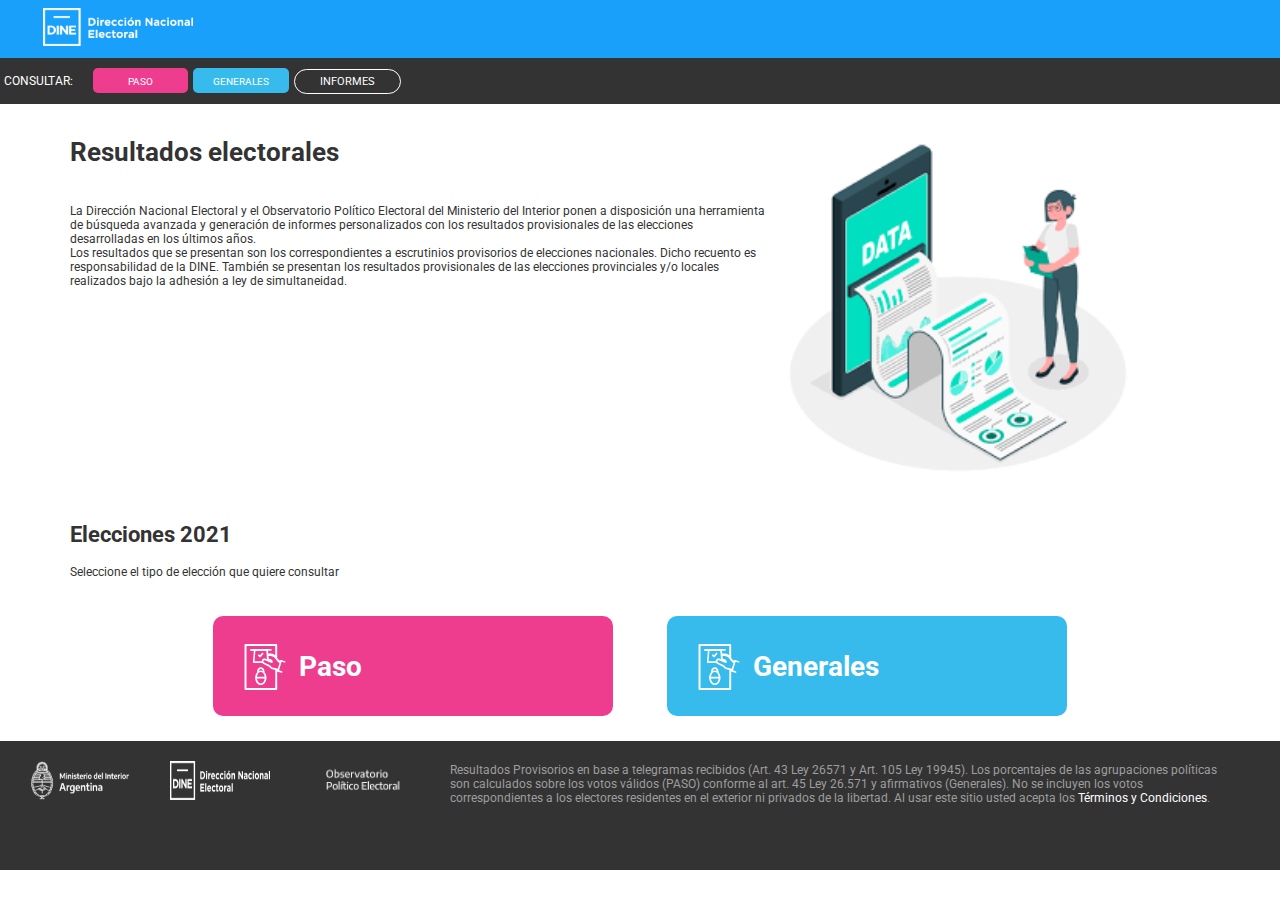
==== commit e1968ffd: "arreglo barra de navegacion" ====
--- a/TUP-LC2-VOTACION-APP - Template/index.html
+++ b/TUP-LC2-VOTACION-APP - Template/index.html
@@ -20,8 +20,8 @@
             <img src="img/Logo_DINE_negativo.png" alt="logo" class="logo">
         </div>
         <!--Barra de menú principal-->
-        <nav>
-            <div class="div-menu">
+        <nav class="menu">
+            <div id="div-menu">
                 <p>CONSULTAR:</p>
                 <button id="boton-paso">
                     <a class="active" href="paso.html">PASO</a>
@@ -29,10 +29,13 @@
                 <button id="boton-generales">
                     <a class="active" href="generales.html">GENERALES</a>
                 </button>
+            </div>
+            <div>
                 <button id="boton-informes">
                     <a class="active" href="informes.html">INFORMES</a>
                 </button>
             </div>
+        </nav>
     </header>
     <!-- Contenido principal de la página -->
     <main>
--- a/TUP-LC2-VOTACION-APP - Template/css/pages/index.css
+++ b/TUP-LC2-VOTACION-APP - Template/css/pages/index.css
@@ -1,7 +1,17 @@
-header nav .div-menu{
+.menu {
     display: flex;
+    flex-direction: row;
+    align-items: center;
 }
-.div-menu p {
+
+#div-menu {
+    display: flex;
+    align-items: baseline;
+
+
+}
+
+#div-menu p {
     color: white;
     text-transform: uppercase;
     margin-right: 20px;
@@ -15,6 +25,7 @@
     text-align: center;
     margin-right: 5px;
     padding: 5px;
+    border: 0px;
 }
 #boton-paso a {
     font: #FFF;
@@ -34,6 +45,7 @@
     text-align: center;
     margin-right: 5px;
     padding: 5px;
+    border: 0px;
 }
 #boton-generales a {
     font: #FFF;
